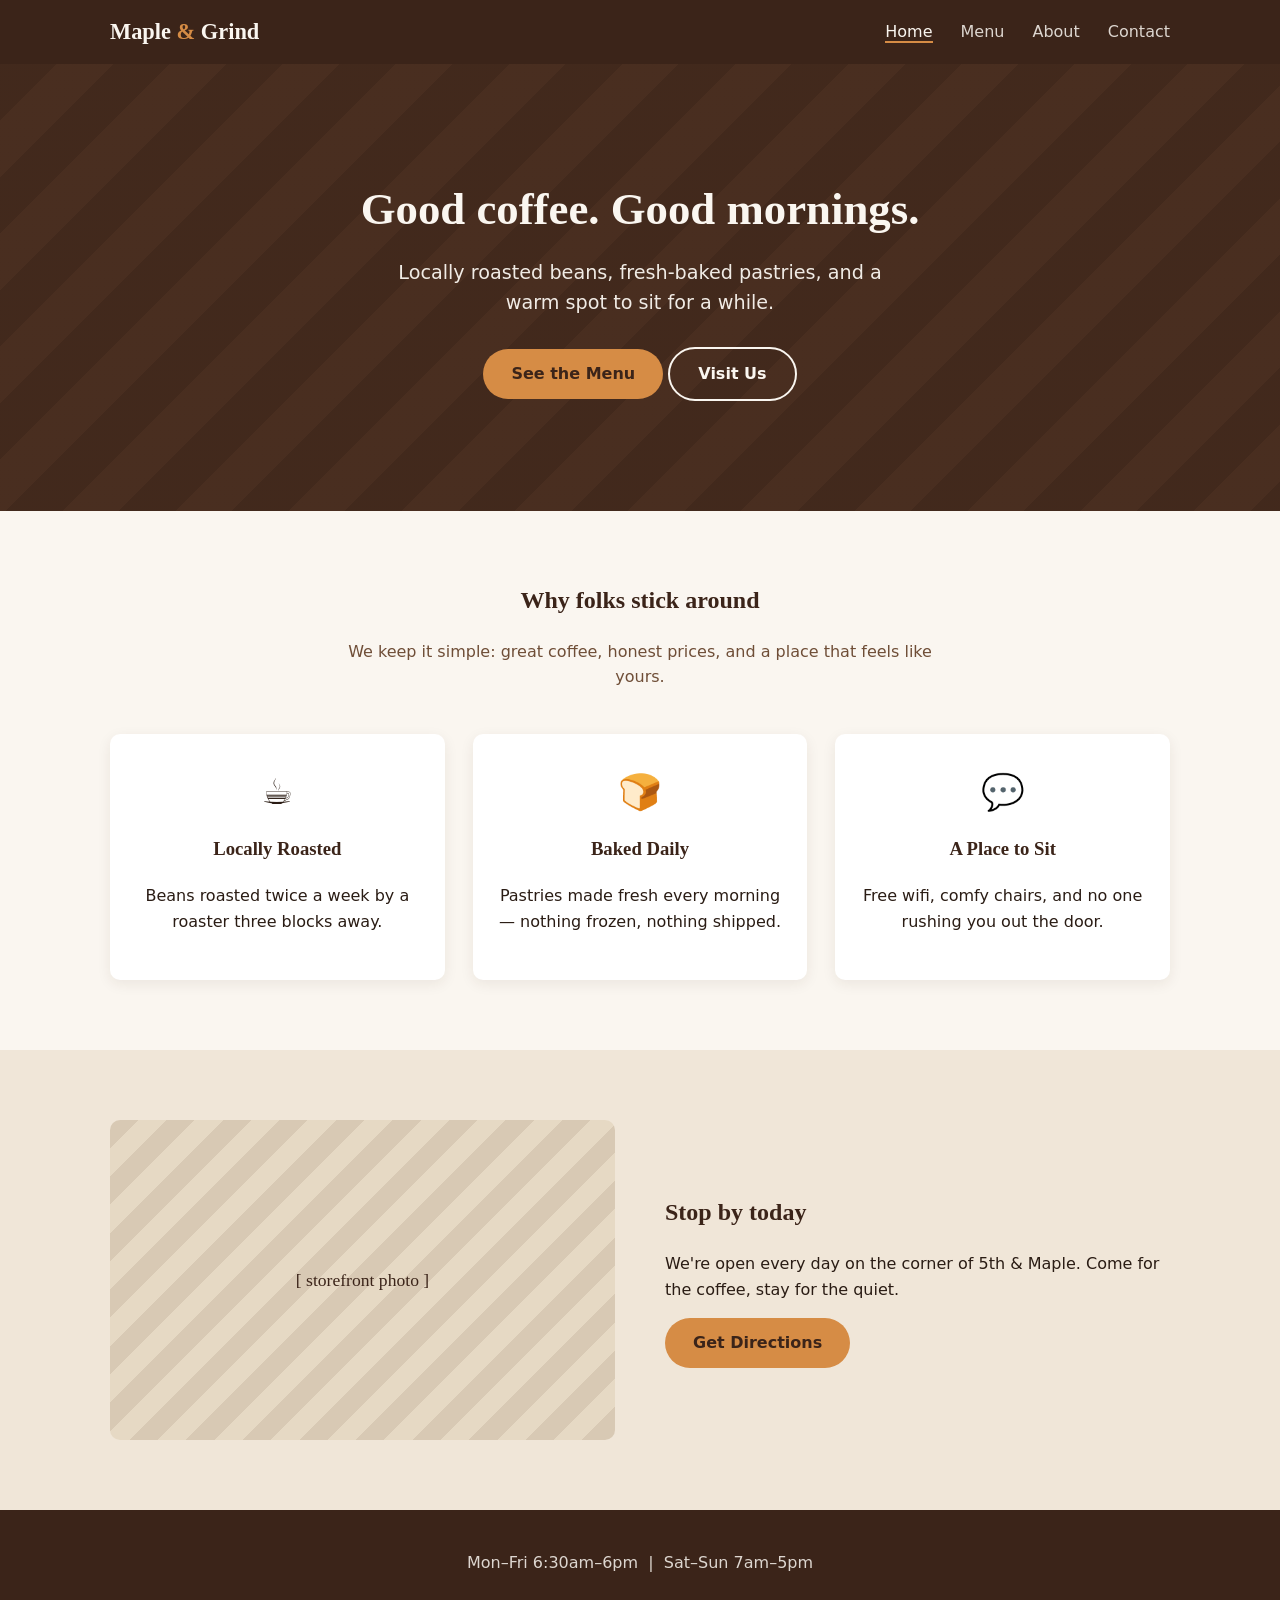
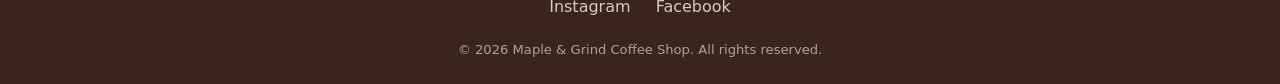
==== index.html @ 151f705f "Initial commit: Maple & Grind coffee shop site Multi-page site: home, menu, about, contact." ====
<!DOCTYPE html>
<html lang="en">
<head>
  <meta charset="UTF-8" />
  <meta name="viewport" content="width=device-width, initial-scale=1.0" />
  <title>Maple &amp; Grind | Neighborhood Coffee Shop</title>
  <meta name="description" content="Maple & Grind is a cozy neighborhood coffee shop serving locally roasted coffee, fresh pastries, and good mornings." />
  <link rel="stylesheet" href="css/style.css" />
</head>
<body>
  <header>
    <div class="nav-wrap">
      <a href="index.html" class="logo">Maple <span>&amp;</span> Grind</a>
      <button class="nav-toggle" aria-label="Toggle menu">&#9776;</button>
      <nav>
        <ul>
          <li><a href="index.html" class="active">Home</a></li>
          <li><a href="menu.html">Menu</a></li>
          <li><a href="about.html">About</a></li>
          <li><a href="contact.html">Contact</a></li>
        </ul>
      </nav>
    </div>
  </header>

  <section class="hero">
    <div class="container">
      <h1>Good coffee. Good mornings.</h1>
      <p>Locally roasted beans, fresh-baked pastries, and a warm spot to sit for a while.</p>
      <a href="menu.html" class="btn">See the Menu</a>
      <a href="contact.html" class="btn btn-outline">Visit Us</a>
    </div>
  </section>

  <section>
    <div class="container">
      <div class="section-header">
        <h2>Why folks stick around</h2>
        <p>We keep it simple: great coffee, honest prices, and a place that feels like yours.</p>
      </div>
      <div class="grid-3">
        <div class="card">
          <div class="icon">&#9749;</div>
          <h3>Locally Roasted</h3>
          <p>Beans roasted twice a week by a roaster three blocks away.</p>
        </div>
        <div class="card">
          <div class="icon">&#127838;</div>
          <h3>Baked Daily</h3>
          <p>Pastries made fresh every morning &mdash; nothing frozen, nothing shipped.</p>
        </div>
        <div class="card">
          <div class="icon">&#128172;</div>
          <h3>A Place to Sit</h3>
          <p>Free wifi, comfy chairs, and no one rushing you out the door.</p>
        </div>
      </div>
    </div>
  </section>

  <section class="section-alt">
    <div class="container">
      <div class="about-grid">
        <div class="photo-placeholder">[ storefront photo ]</div>
        <div>
          <h2>Stop by today</h2>
          <p>We're open every day on the corner of 5th &amp; Maple. Come for the coffee, stay for the quiet.</p>
          <a href="contact.html" class="btn">Get Directions</a>
        </div>
      </div>
    </div>
  </section>

  <footer>
    <div class="container">
      <div class="hours">Mon&ndash;Fri 6:30am&ndash;6pm &nbsp;|&nbsp; Sat&ndash;Sun 7am&ndash;5pm</div>
      <div class="social">
        <a href="#">Instagram</a>
        <a href="#">Facebook</a>
      </div>
      <div class="fine-print">&copy; 2026 Maple &amp; Grind Coffee Shop. All rights reserved.</div>
    </div>
  </footer>

  <script src="js/script.js"></script>
</body>
</html>
---- css/style.css ----
:root {
  --cream: #faf6f0;
  --brown-dark: #3b2419;
  --brown: #6f4e37;
  --brown-light: #a9784f;
  --accent: #d68c45;
  --text: #2a1c14;
  --max-width: 1100px;
}

* {
  box-sizing: border-box;
}

body {
  margin: 0;
  font-family: "Segoe UI", system-ui, -apple-system, sans-serif;
  color: var(--text);
  background: var(--cream);
  line-height: 1.6;
}

h1, h2, h3 {
  font-family: Georgia, "Times New Roman", serif;
  color: var(--brown-dark);
  margin-top: 0;
}

a {
  color: inherit;
}

img {
  max-width: 100%;
  display: block;
}

.container {
  max-width: var(--max-width);
  margin: 0 auto;
  padding: 0 20px;
}

/* Header / nav */
header {
  background: var(--brown-dark);
  color: var(--cream);
  position: sticky;
  top: 0;
  z-index: 10;
}

.nav-wrap {
  max-width: var(--max-width);
  margin: 0 auto;
  padding: 14px 20px;
  display: flex;
  align-items: center;
  justify-content: space-between;
}

.logo {
  font-family: Georgia, serif;
  font-size: 1.4rem;
  font-weight: bold;
  text-decoration: none;
  color: var(--cream);
}

.logo span {
  color: var(--accent);
}

nav ul {
  list-style: none;
  display: flex;
  gap: 28px;
  margin: 0;
  padding: 0;
}

nav a {
  text-decoration: none;
  color: var(--cream);
  font-weight: 500;
  opacity: 0.85;
  transition: opacity 0.15s;
}

nav a:hover,
nav a.active {
  opacity: 1;
  border-bottom: 2px solid var(--accent);
}

.nav-toggle {
  display: none;
  background: none;
  border: none;
  color: var(--cream);
  font-size: 1.6rem;
  cursor: pointer;
}

/* Hero */
.hero {
  background: linear-gradient(rgba(59, 36, 25, 0.55), rgba(59, 36, 25, 0.55)),
    repeating-linear-gradient(135deg, #4a2f20, #4a2f20 40px, #5a3a28 40px, #5a3a28 80px);
  color: var(--cream);
  text-align: center;
  padding: 110px 20px;
}

.hero h1 {
  color: var(--cream);
  font-size: 2.8rem;
  margin-bottom: 12px;
}

.hero p {
  font-size: 1.2rem;
  max-width: 520px;
  margin: 0 auto 28px;
  opacity: 0.95;
}

.btn {
  display: inline-block;
  background: var(--accent);
  color: var(--brown-dark);
  padding: 12px 28px;
  border-radius: 30px;
  text-decoration: none;
  font-weight: bold;
  transition: transform 0.15s, background 0.15s;
}

.btn:hover {
  background: #e6a562;
  transform: translateY(-2px);
}

.btn-outline {
  background: transparent;
  border: 2px solid var(--cream);
  color: var(--cream);
}

.btn-outline:hover {
  background: var(--cream);
  color: var(--brown-dark);
}

/* Sections */
section {
  padding: 70px 0;
}

.section-alt {
  background: #f0e6d8;
}

.section-header {
  text-align: center;
  max-width: 600px;
  margin: 0 auto 44px;
}

.section-header p {
  color: var(--brown);
}

/* Cards / grid */
.grid-3 {
  display: grid;
  grid-template-columns: repeat(3, 1fr);
  gap: 28px;
}

.card {
  background: white;
  padding: 30px 24px;
  border-radius: 10px;
  text-align: center;
  box-shadow: 0 4px 14px rgba(59, 36, 25, 0.08);
}

.card .icon {
  font-size: 2.2rem;
  margin-bottom: 14px;
}

/* Menu */
.menu-list {
  display: grid;
  grid-template-columns: 1fr 1fr;
  gap: 40px;
}

.menu-category h3 {
  border-bottom: 2px solid var(--accent);
  padding-bottom: 8px;
  margin-bottom: 16px;
}

.menu-item {
  display: flex;
  justify-content: space-between;
  gap: 12px;
  padding: 10px 0;
  border-bottom: 1px dashed #d8c9b4;
}

.menu-item .name {
  font-weight: 600;
}

.menu-item .desc {
  display: block;
  font-size: 0.88rem;
  color: var(--brown);
  font-weight: normal;
}

.menu-item .price {
  white-space: nowrap;
  font-weight: bold;
  color: var(--brown-dark);
}

/* About */
.about-grid {
  display: grid;
  grid-template-columns: 1fr 1fr;
  gap: 50px;
  align-items: center;
}

.photo-placeholder {
  background: repeating-linear-gradient(135deg, #d8c9b4, #d8c9b4 20px, #e6d9c4 20px, #e6d9c4 40px);
  border-radius: 10px;
  height: 320px;
  display: flex;
  align-items: center;
  justify-content: center;
  color: var(--brown-dark);
  font-family: Georgia, serif;
  font-size: 1.1rem;
}

/* Contact */
.contact-grid {
  display: grid;
  grid-template-columns: 1fr 1fr;
  gap: 50px;
}

.info-list {
  list-style: none;
  padding: 0;
  margin: 20px 0 0;
}

.info-list li {
  margin-bottom: 18px;
}

.info-list strong {
  display: block;
  color: var(--brown-dark);
}

form {
  display: flex;
  flex-direction: column;
  gap: 16px;
}

label {
  font-weight: 600;
  font-size: 0.92rem;
}

input,
textarea {
  padding: 12px;
  border: 1px solid #d8c9b4;
  border-radius: 6px;
  font-family: inherit;
  font-size: 1rem;
  background: white;
}

textarea {
  resize: vertical;
  min-height: 120px;
}

.form-status {
  font-weight: 600;
  min-height: 1.4em;
}

.form-status.success {
  color: #2f7a3c;
}

/* Footer */
footer {
  background: var(--brown-dark);
  color: var(--cream);
  padding: 40px 0 24px;
  text-align: center;
}

footer .hours {
  opacity: 0.85;
  margin-bottom: 18px;
}

footer .social a {
  margin: 0 10px;
  text-decoration: none;
  color: var(--cream);
  opacity: 0.8;
}

footer .fine-print {
  margin-top: 20px;
  font-size: 0.82rem;
  opacity: 0.6;
}

/* Responsive */
@media (max-width: 760px) {
  .grid-3,
  .menu-list,
  .about-grid,
  .contact-grid {
    grid-template-columns: 1fr;
  }

  .nav-toggle {
    display: block;
  }

  nav {
    display: none;
    width: 100%;
  }

  nav.open {
    display: block;
  }

  nav ul {
    flex-direction: column;
    gap: 0;
    padding: 10px 0;
  }

  nav ul li {
    padding: 10px 0;
    border-top: 1px solid rgba(255, 255, 255, 0.1);
  }

  .nav-wrap {
    flex-wrap: wrap;
  }

  .hero {
    padding: 80px 20px;
  }

  .hero h1 {
    font-size: 2.1rem;
  }
}
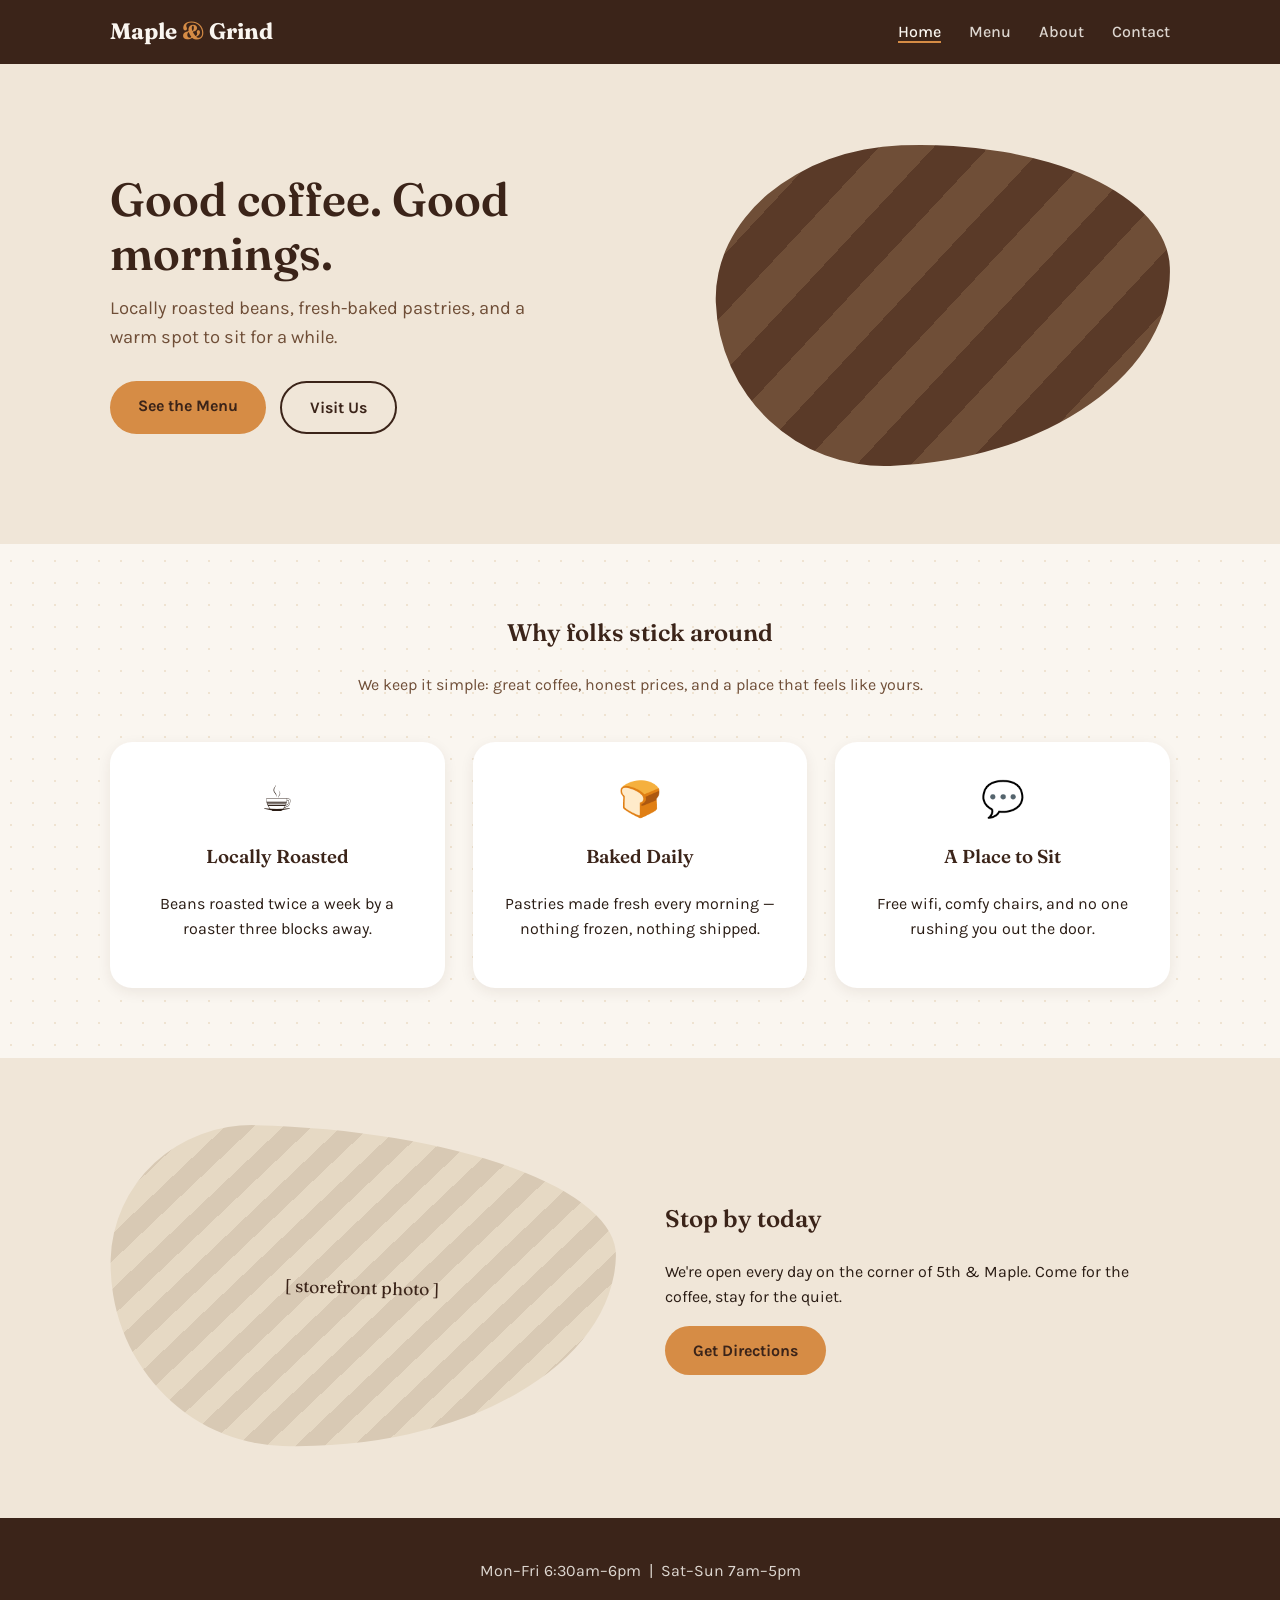
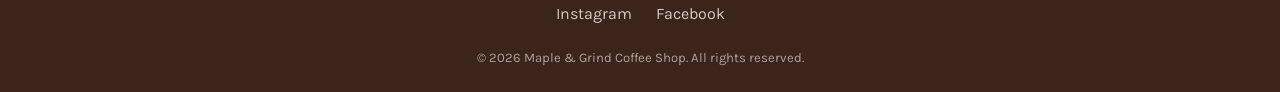
==== commit 658bd0d6: "Retrofit visual style: Warm Editorial variety Fraunces/Karla font pairing, split hero layout, organi" ====
--- a/index.html
+++ b/index.html
@@ -5,6 +5,9 @@
   <meta name="viewport" content="width=device-width, initial-scale=1.0" />
   <title>Maple &amp; Grind | Neighborhood Coffee Shop</title>
   <meta name="description" content="Maple & Grind is a cozy neighborhood coffee shop serving locally roasted coffee, fresh pastries, and good mornings." />
+  <link rel="preconnect" href="https://fonts.googleapis.com" />
+  <link rel="preconnect" href="https://fonts.gstatic.com" crossorigin />
+  <link href="https://fonts.googleapis.com/css2?family=Fraunces:opsz,wght@9..144,500;9..144,600;9..144,700&family=Karla:wght@400;500;600;700&display=swap" rel="stylesheet" />
   <link rel="stylesheet" href="css/style.css" />
 </head>
 <body>
@@ -25,10 +28,15 @@
 
   <section class="hero">
     <div class="container">
-      <h1>Good coffee. Good mornings.</h1>
-      <p>Locally roasted beans, fresh-baked pastries, and a warm spot to sit for a while.</p>
-      <a href="menu.html" class="btn">See the Menu</a>
-      <a href="contact.html" class="btn btn-outline">Visit Us</a>
+      <div class="hero-copy">
+        <h1>Good coffee. Good mornings.</h1>
+        <p>Locally roasted beans, fresh-baked pastries, and a warm spot to sit for a while.</p>
+        <div class="hero-ctas">
+          <a href="menu.html" class="btn">See the Menu</a>
+          <a href="contact.html" class="btn btn-outline">Visit Us</a>
+        </div>
+      </div>
+      <div class="hero-blob"></div>
     </div>
   </section>
 
--- a/css/style.css
+++ b/css/style.css
@@ -14,14 +14,16 @@
 
 body {
   margin: 0;
-  font-family: "Segoe UI", system-ui, -apple-system, sans-serif;
+  font-family: "Karla", "Segoe UI", system-ui, -apple-system, sans-serif;
   color: var(--text);
-  background: var(--cream);
+  background: var(--cream) radial-gradient(circle, #efe3d1 1.4px, transparent 1.4px);
+  background-size: 22px 22px;
   line-height: 1.6;
 }
 
 h1, h2, h3 {
-  font-family: Georgia, "Times New Roman", serif;
+  font-family: "Fraunces", Georgia, "Times New Roman", serif;
+  font-weight: 600;
   color: var(--brown-dark);
   margin-top: 0;
 }
@@ -60,7 +62,7 @@
 }
 
 .logo {
-  font-family: Georgia, serif;
+  font-family: "Fraunces", Georgia, serif;
   font-size: 1.4rem;
   font-weight: bold;
   text-decoration: none;
@@ -104,24 +106,45 @@
 
 /* Hero */
 .hero {
-  background: linear-gradient(rgba(59, 36, 25, 0.55), rgba(59, 36, 25, 0.55)),
-    repeating-linear-gradient(135deg, #4a2f20, #4a2f20 40px, #5a3a28 40px, #5a3a28 80px);
-  color: var(--cream);
-  text-align: center;
-  padding: 110px 20px;
+  background: #f0e6d8;
+  padding: 80px 20px;
+}
+
+.hero .container {
+  display: grid;
+  grid-template-columns: 1.1fr 0.9fr;
+  gap: 50px;
+  align-items: center;
+}
+
+.hero-copy {
+  text-align: left;
 }
 
 .hero h1 {
-  color: var(--cream);
-  font-size: 2.8rem;
-  margin-bottom: 12px;
+  font-size: 2.9rem;
+  margin-bottom: 14px;
+  line-height: 1.15;
 }
 
 .hero p {
-  font-size: 1.2rem;
-  max-width: 520px;
-  margin: 0 auto 28px;
-  opacity: 0.95;
+  font-size: 1.15rem;
+  max-width: 460px;
+  margin: 0 0 28px;
+  color: var(--brown);
+}
+
+.hero-ctas {
+  display: flex;
+  gap: 14px;
+  flex-wrap: wrap;
+}
+
+.hero-blob {
+  background: repeating-linear-gradient(135deg, #5a3a28, #5a3a28 40px, #6f4e37 40px, #6f4e37 80px);
+  border-radius: 42% 58% 63% 37% / 47% 41% 59% 53%;
+  height: 320px;
+  transform: rotate(-2deg);
 }
 
 .btn {
@@ -142,13 +165,13 @@
 
 .btn-outline {
   background: transparent;
-  border: 2px solid var(--cream);
-  color: var(--cream);
+  border: 2px solid var(--brown-dark);
+  color: var(--brown-dark);
 }
 
 .btn-outline:hover {
-  background: var(--cream);
-  color: var(--brown-dark);
+  background: var(--brown-dark);
+  color: var(--cream);
 }
 
 /* Sections */
@@ -180,7 +203,7 @@
 .card {
   background: white;
   padding: 30px 24px;
-  border-radius: 10px;
+  border-radius: 22px;
   text-align: center;
   box-shadow: 0 4px 14px rgba(59, 36, 25, 0.08);
 }
@@ -238,14 +261,15 @@
 
 .photo-placeholder {
   background: repeating-linear-gradient(135deg, #d8c9b4, #d8c9b4 20px, #e6d9c4 20px, #e6d9c4 40px);
-  border-radius: 10px;
+  border-radius: 28% 72% 65% 35% / 43% 38% 62% 57%;
   height: 320px;
   display: flex;
   align-items: center;
   justify-content: center;
   color: var(--brown-dark);
-  font-family: Georgia, serif;
+  font-family: "Fraunces", Georgia, serif;
   font-size: 1.1rem;
+  transform: rotate(1.5deg);
 }
 
 /* Contact */
@@ -369,7 +393,29 @@
   }
 
   .hero {
-    padding: 80px 20px;
+    padding: 50px 20px;
+  }
+
+  .hero .container {
+    grid-template-columns: 1fr;
+    gap: 30px;
+  }
+
+  .hero-copy {
+    text-align: center;
+  }
+
+  .hero p {
+    margin: 0 auto 28px;
+  }
+
+  .hero-ctas {
+    justify-content: center;
+  }
+
+  .hero-blob {
+    height: 200px;
+    order: -1;
   }
 
   .hero h1 {
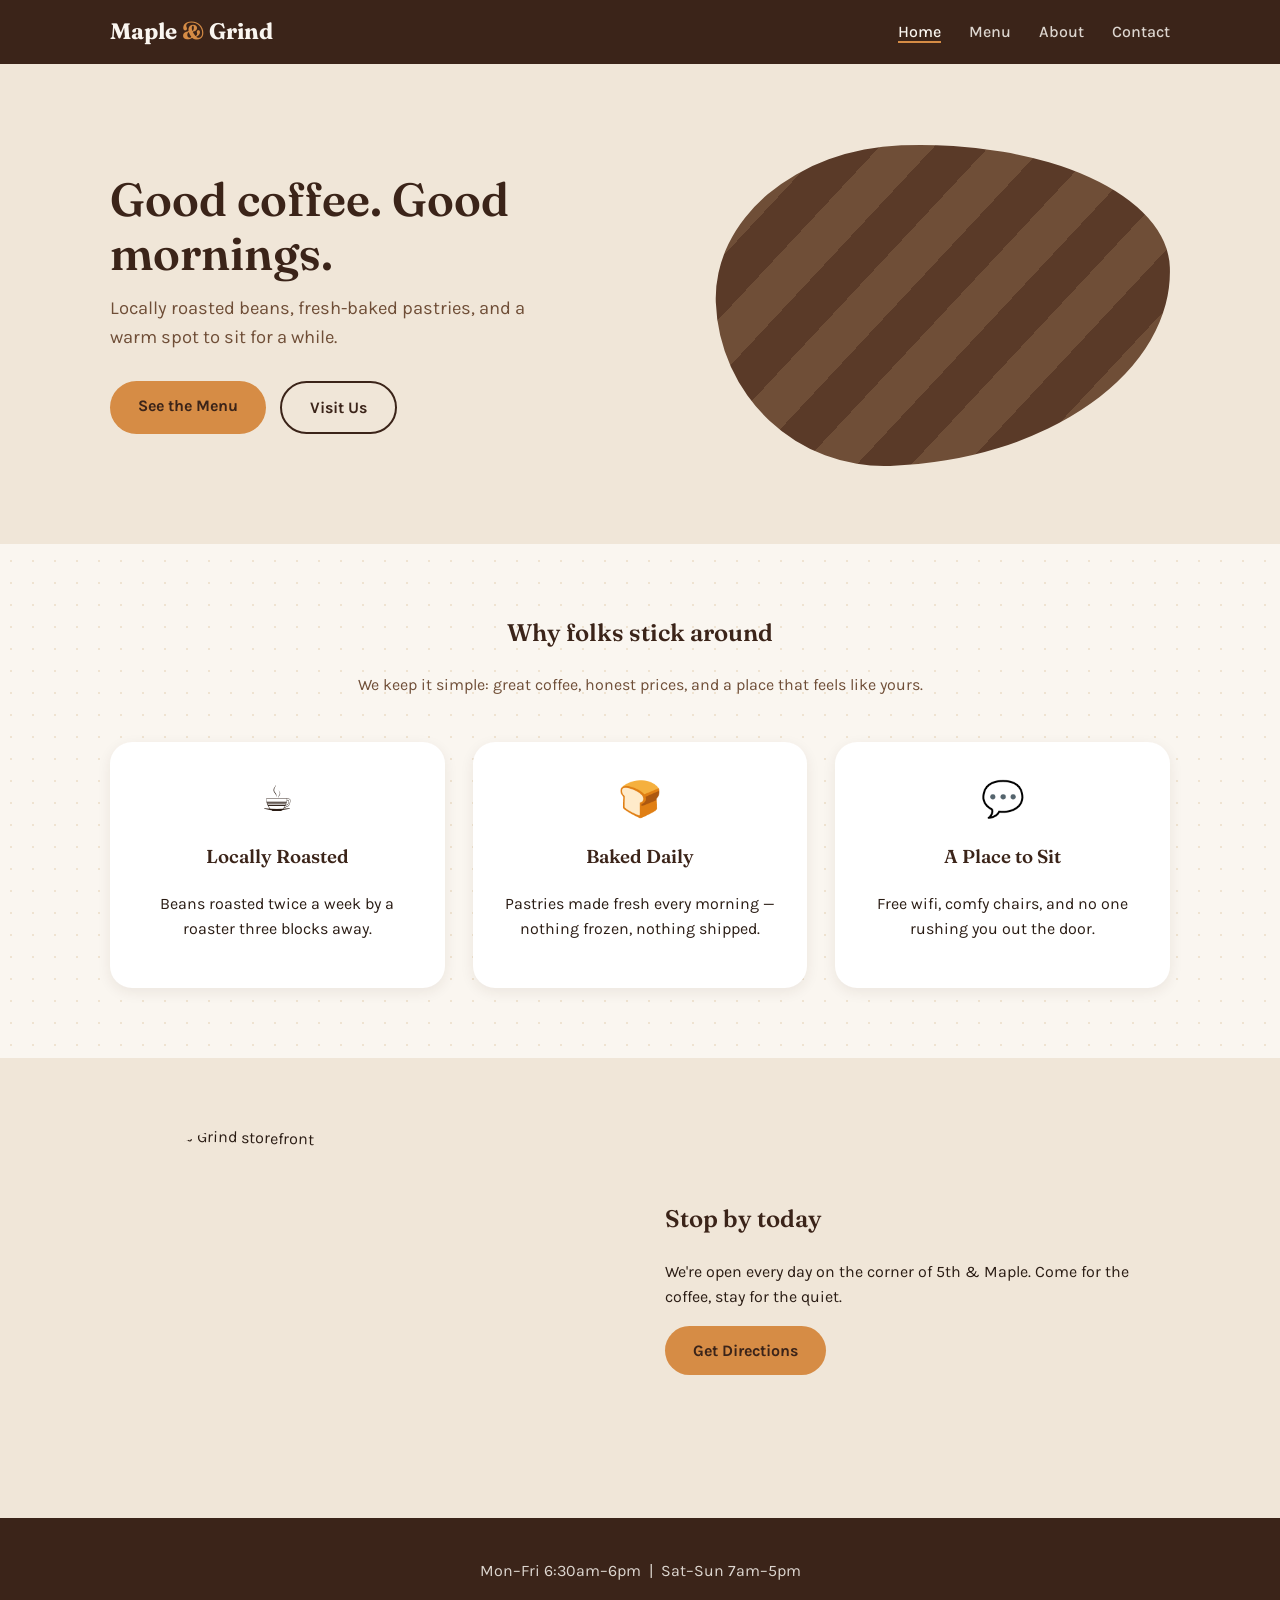
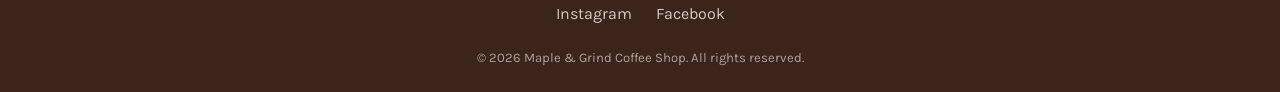
==== commit b2b04913: "Replace photo placeholders with real stock photos Storefront and team-photo placeholders now show ac" ====
--- a/index.html
+++ b/index.html
@@ -69,7 +69,7 @@
   <section class="section-alt">
     <div class="container">
       <div class="about-grid">
-        <div class="photo-placeholder">[ storefront photo ]</div>
+        <img class="photo-placeholder" src="https://loremflickr.com/800/600/coffeeshop,storefront" alt="Maple &amp; Grind storefront" loading="lazy" />
         <div>
           <h2>Stop by today</h2>
           <p>We're open every day on the corner of 5th &amp; Maple. Come for the coffee, stay for the quiet.</p>
--- a/css/style.css
+++ b/css/style.css
@@ -260,15 +260,11 @@
 }
 
 .photo-placeholder {
-  background: repeating-linear-gradient(135deg, #d8c9b4, #d8c9b4 20px, #e6d9c4 20px, #e6d9c4 40px);
   border-radius: 28% 72% 65% 35% / 43% 38% 62% 57%;
   height: 320px;
-  display: flex;
-  align-items: center;
-  justify-content: center;
-  color: var(--brown-dark);
-  font-family: "Fraunces", Georgia, serif;
-  font-size: 1.1rem;
+  width: 100%;
+  display: block;
+  object-fit: cover;
   transform: rotate(1.5deg);
 }
 
